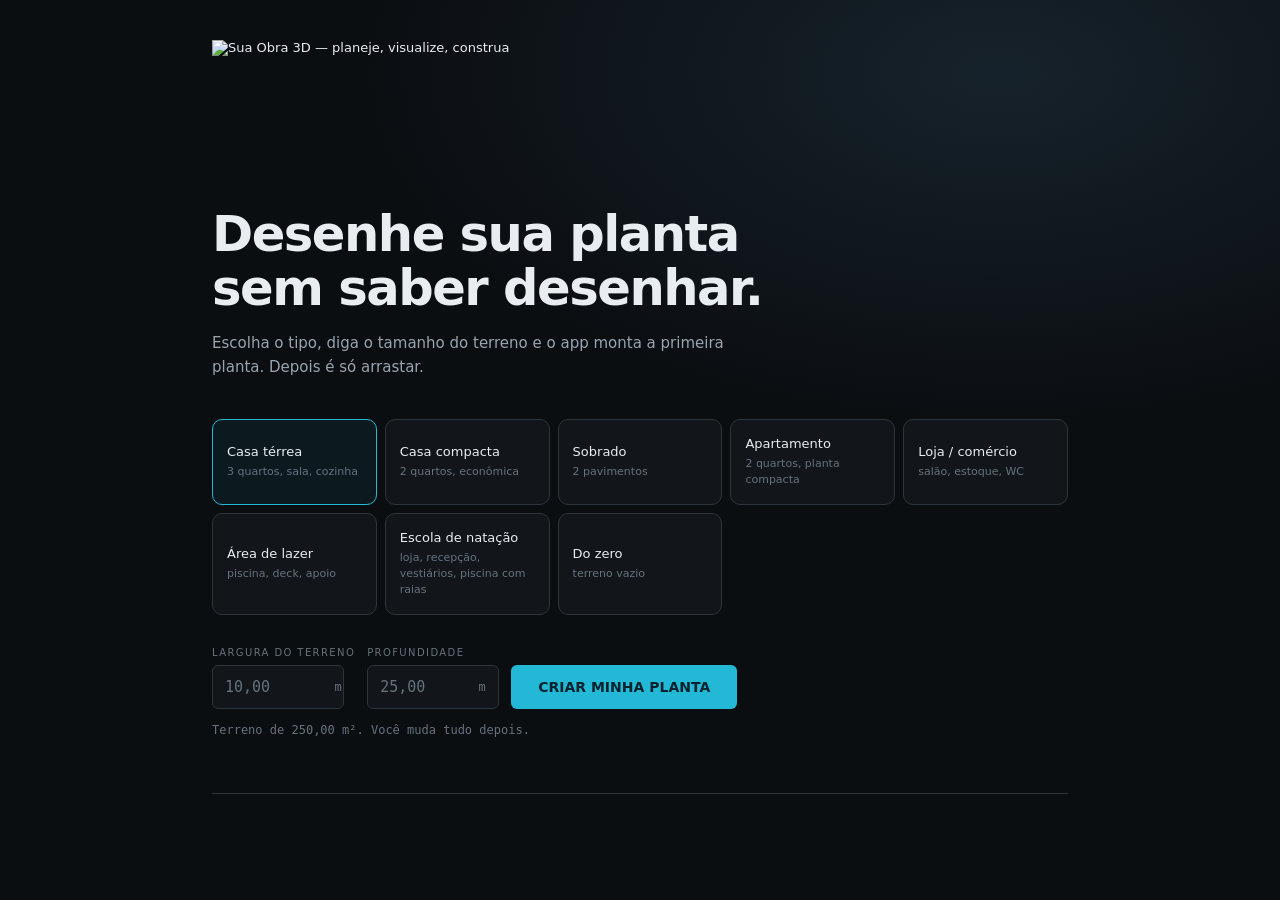
==== index.html @ b453e9d6 "WIP fusão Acqua Belo: piscina, orçamento por etapa, cenários, camadas, cotas, relatório, renders, ve" ====
<!DOCTYPE html>
<html lang="pt-BR">
<head>
<meta charset="utf-8">
<meta name="viewport" content="width=device-width, initial-scale=1">
<title>SUA OBRA 3D — do projeto à realidade</title>
<link rel="stylesheet" href="style.css">
</head>
<body>

<!-- ====================== TELA INICIAL ====================== -->
<div id="home" class="home">
  <div class="home-in">
    <header class="home-hd">
      <div class="logo"><img src="docs/marca-dark.png" alt="Sua Obra 3D — planeje, visualize, construa" class="logo-img"></div>
      <button class="btn ghost sm" id="btn-abrir-ultimo" hidden>Continuar de onde parei</button>
    </header>

    <h1>Desenhe sua planta<br>sem saber desenhar.</h1>
    <p class="home-lead">Escolha o tipo, diga o tamanho do terreno e o app monta a primeira planta. Depois é só arrastar.</p>

    <div class="tipos" id="tipos"></div>

    <div class="terreno-row">
      <label>LARGURA DO TERRENO<div class="num-wrap"><input id="t-larg" type="text" value="10,00" inputmode="decimal"><i>m</i></div></label>
      <label>PROFUNDIDADE<div class="num-wrap"><input id="t-prof" type="text" value="25,00" inputmode="decimal"><i>m</i></div></label>
      <button class="btn solid lg" id="btn-criar">CRIAR MINHA PLANTA</button>
    </div>
    <p class="home-hint" id="home-hint">Terreno de 250,00 m². Você muda tudo depois.</p>

    <div class="recentes" id="recentes"></div>
  </div>
</div>

<!-- ====================== APP ====================== -->
<div id="app" class="app" hidden>

  <!-- TOPO -->
  <div class="topbar">
    <button class="icon-btn" id="btn-home" title="Meus projetos (Esc)"><i data-icon="home"></i></button>
    <div class="proj-name">
      <b id="proj-nome" contenteditable="true" spellcheck="false">Minha casa</b>
      <span id="save-state">Salvo</span>
    </div>
    <div class="topbar-mid">
      <button class="icon-btn" id="btn-undo" title="Desfazer (Ctrl+Z)" disabled><i data-icon="undo"></i></button>
      <button class="icon-btn" id="btn-redo" title="Refazer (Ctrl+Shift+Z)" disabled><i data-icon="redo"></i></button>
    </div>
    <button class="cmdk" id="btn-cmdk" title="Buscar ou executar (Ctrl K)"><span>Buscar ou executar</span><kbd>Ctrl K</kbd><i data-icon="search" class="only-mobile"></i></button>
    <button class="icon-btn only-mobile" id="btn-insp" title="Projeto e ajustes"><i data-icon="slider"></i></button>
    <button class="btn ghost sm" id="btn-ajuda" title="Atalhos (?)">?</button>
    <button class="btn solid sm" id="btn-apresentar">APRESENTAR</button>
  </div>

  <div class="body">
    <!-- SIDEBAR -->
    <nav class="side" id="side">
      <div class="side-grp"><h6>DESENHAR</h6>
        <a data-view="planta" class="on"><i data-icon="plan"></i><span>Planta</span><kbd>P</kbd></a>
        <a data-view="ambientes"><i data-icon="rooms"></i><span>Ambientes</span><kbd>A</kbd></a>
        <a data-view="pavimentos"><i data-icon="layers"></i><span>Pavimentos</span></a>
        <a data-view="piscina"><i data-icon="pool"></i><span>Piscina</span></a>
        <a data-view="camadas"><i data-icon="eye"></i><span>Camadas</span></a>
      </div>
      <div class="side-grp"><h6>VER</h6>
        <a data-view="tresd"><i data-icon="cube"></i><span>3D e passeio</span><kbd>3</kbd></a>
        <a data-view="fachada"><i data-icon="facade"></i><span>Fachada</span></a>
        <a data-view="corte"><i data-icon="cut"></i><span>Corte</span></a>
        <a data-view="renders"><i data-icon="photo"></i><span>Renders</span></a>
      </div>
      <div class="side-grp"><h6>DECIDIR</h6>
        <a data-view="orcamento"><i data-icon="money"></i><span>Orçamento</span><kbd>O</kbd></a>
        <a data-view="simulador"><i data-icon="slider"></i><span>Simulador</span><kbd>S</kbd></a>
        <a data-view="cotas"><i data-icon="dim"></i><span>Cotas</span></a>
        <a data-view="relatorio"><i data-icon="doc"></i><span>Relatório</span></a>
        <a data-view="exportar"><i data-icon="export"></i><span>Exportar</span></a>
      </div>
      <div class="side-foot">
        <button class="collapse" id="btn-collapse" title="Recolher ( [ )"><i data-icon="chev"></i></button>
      </div>
    </nav>

    <!-- CANVAS -->
    <main class="canvas-wrap" id="canvas-wrap">
      <div class="tools" id="tools">
        <button data-tool="sel" class="on" title="Selecionar (V)"><i data-icon="cursor"></i></button>
        <button data-tool="room" title="Novo ambiente (R)"><i data-icon="addroom"></i></button>
        <button data-tool="pan" title="Mover a tela (Espaço)"><i data-icon="hand"></i></button>
        <span class="sep"></span>
        <button id="btn-fit" title="Enquadrar (Ctrl+0)"><i data-icon="fit"></i></button>
        <button id="btn-grid" class="on" title="Grade (G)"><i data-icon="grid"></i></button>
        <button id="btn-cotas" class="on" title="Cotas (C)"><i data-icon="dim"></i></button>
        <span class="sep"></span>
        <button id="btn-mob" title="Mobiliar — catálogo de móveis (M)"><i data-icon="sofa"></i></button>
      </div>
      <div class="pill23" id="pill23"><button data-v="planta" class="on">2D</button><button data-v="tresd">3D</button></div>
      <div class="pavsel" id="pavsel" hidden></div>
      <aside class="catalogo" id="catalogo" hidden></aside>
      <div class="radial" id="radial" hidden></div>
      <div id="stage" class="stage"></div>
      <div class="empty" id="empty" hidden>
        <p>Nenhum ambiente ainda.</p>
        <button class="btn solid" onclick="UI.addRoomDefault()">+ Adicionar ambiente</button>
      </div>
      <div class="hud" id="hud"></div>
    </main>

    <!-- INSPECTOR -->
    <aside class="insp" id="insp"></aside>
  </div>

  <!-- RODAPÉ -->
  <div class="statusbar">
    <span id="st-zoom">100%</span>
    <span id="st-coord">—</span>
    <span class="grow"></span>
    <span id="st-msg"></span>
    <span class="disc">ESTUDO CONCEITUAL PRELIMINAR — não substitui projeto executivo, licenciamento ou ART/RRT.</span>
  </div>
</div>

<!-- ====================== SOBREPOSIÇÕES ====================== -->
<div id="cmdk" class="overlay" hidden><div class="cmdk-box">
  <input id="cmdk-input" placeholder="O que você quer fazer?" autocomplete="off">
  <div id="cmdk-list"></div>
</div></div>

<div id="ajuda" class="overlay" hidden><div class="sheet">
  <h3>Atalhos</h3>
  <div class="keys" id="keys"></div>
  <button class="btn ghost" onclick="UI.closeOverlays()">Fechar</button>
</div></div>

<div id="estilos" class="overlay" hidden></div>

<div id="apres" class="apres" hidden></div>

<div id="coach" class="coach" hidden></div>
<div id="toast" class="toast" hidden></div>

<script src="icons.js"></script>
<script src="moveis.js"></script>
<script src="model.js"></script>
<script src="three.min.js"></script>
<script src="tres.js"></script>
<script src="plan.js"></script>
<script src="views.js"></script>
<script src="ui.js"></script>
</body>
</html>
---- style.css ----
/* ============ TOKENS ============ */
:root{
  /* casca — neutros, sem azul decorativo */
  --bg-0:#0B0E11; --bg-1:#12161A; --bg-2:#1A1F25; --bg-3:#232A31;
  --line:#2C343C; --line-forte:#3A444E;
  --txt-1:#E8EDF2; --txt-2:#98A4B0; --txt-3:#65727E;
  /* canvas e dado */
  --canvas:#F4F6F8; --tinta:#1B2229;
  --acento:#22B8D6; --agua:#7FD6E8; --led:#FFC24D; --alerta:#E5533D; --ok:#2FA36B;
  --sans:'Inter',system-ui,-apple-system,'Segoe UI',Roboto,sans-serif;
  --mono:'JetBrains Mono',ui-monospace,'Cascadia Mono','Consolas',monospace;
  --sh:0 16px 40px -20px rgba(0,0,0,.7);
  --e:cubic-bezier(.2,0,0,1);
}
*{box-sizing:border-box;margin:0;padding:0}
html,body{height:100%}
body{font-family:var(--sans);background:var(--bg-0);color:var(--txt-1);font-size:13px;
  -webkit-font-smoothing:antialiased;overflow:hidden}
button,input,select,textarea{font:inherit;color:inherit}
kbd{font-family:var(--mono);font-size:10px;color:var(--txt-3);background:var(--bg-3);
  padding:2px 5px;border-radius:4px;border:1px solid var(--line)}
[hidden]{display:none!important}
::selection{background:rgba(34,184,214,.3)}
:focus-visible{outline:2px solid var(--acento);outline-offset:2px}
.mono{font-family:var(--mono)}

/* ============ BOTÕES ============ */
.btn{display:inline-flex;align-items:center;justify-content:center;gap:8px;height:34px;padding:0 16px;
  border-radius:6px;border:1px solid transparent;background:var(--bg-2);color:var(--txt-1);
  cursor:pointer;font-size:13px;font-weight:500;transition:background .09s var(--e),border-color .09s var(--e)}
.btn:hover{background:var(--bg-3)}
.btn.solid{background:var(--acento);color:#06222E;font-weight:600}
.btn.solid:hover{background:#3FC9E3}
.btn.ghost{background:transparent;border-color:var(--line-forte);color:var(--txt-2)}
.btn.ghost:hover{border-color:var(--txt-3);color:var(--txt-1)}
.btn.sm{height:28px;padding:0 12px;font-size:12px}
.btn.lg{height:44px;padding:0 26px;font-size:14px}
.btn.danger{color:#FF9583;border-color:rgba(229,83,61,.4);background:transparent}
.btn.danger:hover{background:rgba(229,83,61,.12)}
.icon-btn{width:30px;height:30px;display:grid;place-items:center;border-radius:6px;border:none;
  background:transparent;color:var(--txt-2);cursor:pointer;transition:.09s var(--e)}
.icon-btn:hover:not(:disabled){background:var(--bg-3);color:var(--txt-1)}
.icon-btn:disabled{opacity:.3;cursor:default}
svg.ic{width:18px;height:18px;stroke:currentColor;stroke-width:1.5;fill:none;
  stroke-linecap:round;stroke-linejoin:round;display:block}

/* ============ TELA INICIAL ============ */
.home{position:fixed;inset:0;overflow:auto;background:
  radial-gradient(90% 70% at 78% 8%,#16222B 0%,#0B0E11 55%)}
.home-in{max-width:920px;margin:0 auto;padding:40px 32px 80px}
.home-hd{display:flex;align-items:center;justify-content:space-between;margin-bottom:72px}
.logo-img{height:96px;width:auto;display:block}
.logo b{display:block;font-size:14px;letter-spacing:.16em;font-weight:600}
.logo span{display:block;font-size:9px;letter-spacing:.24em;color:var(--txt-3);margin-top:3px}
.home h1{font-size:clamp(2rem,4.4vw,3.1rem);font-weight:600;letter-spacing:-.03em;line-height:1.08}
.home-lead{margin:16px 0 40px;color:var(--txt-2);font-size:15px;line-height:1.6;max-width:56ch}
.tipos{display:grid;grid-template-columns:repeat(auto-fill,minmax(148px,1fr));gap:8px;margin-bottom:32px}
.tipo{background:var(--bg-1);border:1px solid var(--line);border-radius:10px;padding:16px 14px;
  cursor:pointer;text-align:left;transition:.12s var(--e)}
.tipo:hover{border-color:var(--line-forte);background:var(--bg-2)}
.tipo.on{border-color:var(--acento);background:rgba(34,184,214,.07)}
.tipo b{display:block;font-size:13px;font-weight:500;margin-bottom:5px}
.tipo span{display:block;font-size:11px;color:var(--txt-3);line-height:1.45}
.terreno-row{display:flex;gap:12px;align-items:flex-end;flex-wrap:wrap}
.terreno-row label{display:flex;flex-direction:column;gap:7px;font-size:10px;letter-spacing:.14em;color:var(--txt-3)}
.num-wrap{position:relative;display:flex;align-items:center}
.num-wrap input{width:132px;height:44px;background:var(--bg-1);border:1px solid var(--line);
  border-radius:6px;padding:0 32px 0 12px;font-family:var(--mono);font-size:15px}
.num-wrap input:focus{outline:none;border-color:var(--acento)}
.num-wrap i{position:absolute;right:12px;font-style:normal;font-family:var(--mono);font-size:12px;color:var(--txt-3)}
.home-hint{margin-top:14px;font-size:12px;color:var(--txt-3);font-family:var(--mono)}
.recentes{margin-top:56px;border-top:1px solid var(--line);padding-top:24px}
.recentes h6{font-size:10px;letter-spacing:.2em;color:var(--txt-3);margin-bottom:14px}
.rec-grid{display:grid;grid-template-columns:repeat(auto-fill,minmax(190px,1fr));gap:10px}
.rec{background:var(--bg-1);border:1px solid var(--line);border-radius:10px;overflow:hidden;cursor:pointer;transition:.12s var(--e)}
.rec:hover{border-color:var(--line-forte)}
.rec .th{height:104px;background:var(--canvas);display:grid;place-items:center;overflow:hidden}
.rec .th svg{width:100%;height:100%}
.rec .inf{padding:11px 12px}
.rec .inf b{display:block;font-size:12.5px;font-weight:500}
.rec .inf span{display:block;font-family:var(--mono);font-size:11px;color:var(--txt-3);margin-top:4px}
.rec .del{position:absolute;top:6px;right:6px}

/* ============ APP ============ */
.app{display:flex;flex-direction:column;height:100%}
.topbar{height:48px;flex:none;display:flex;align-items:center;gap:10px;padding:0 10px 0 8px;
  background:var(--bg-1);border-bottom:1px solid var(--line)}
.proj-name{display:flex;flex-direction:column;line-height:1.2;min-width:0}
.proj-name b{font-size:13px;font-weight:500;outline:none;border-radius:4px;padding:1px 4px;margin-left:-4px;
  white-space:nowrap;overflow:hidden;text-overflow:ellipsis;max-width:280px}
.proj-name b:focus{background:var(--bg-2)}
.proj-name span{font-size:10px;color:var(--txt-3);padding-left:0}
.topbar-mid{display:flex;gap:2px;margin-left:8px}
.cmdk{margin-left:auto;height:30px;min-width:230px;display:flex;align-items:center;justify-content:space-between;
  gap:12px;padding:0 8px 0 12px;background:var(--bg-2);border:1px solid var(--line);border-radius:6px;
  color:var(--txt-3);font-size:12px;cursor:pointer;transition:.09s var(--e)}
.cmdk:hover{border-color:var(--line-forte);color:var(--txt-2)}

.body{flex:1;display:flex;min-height:0}

/* SIDEBAR */
.side{width:216px;flex:none;background:var(--bg-1);border-right:1px solid var(--line);
  display:flex;flex-direction:column;padding:12px 8px 8px;transition:width .15s var(--e)}
.side-grp{margin-bottom:18px}
.side-grp h6{font-size:9.5px;letter-spacing:.2em;color:var(--txt-3);padding:0 8px 8px}
.side a{display:flex;align-items:center;gap:10px;height:32px;padding:0 8px;border-radius:6px;
  color:var(--txt-2);cursor:pointer;position:relative;transition:.09s var(--e)}
.side a:hover{background:var(--bg-2);color:var(--txt-1)}
.side a.on{background:var(--bg-2);color:var(--txt-1)}
.side a.on::before{content:'';position:absolute;left:-8px;top:6px;bottom:6px;width:2px;
  background:var(--acento);border-radius:0 2px 2px 0}
.side a span{flex:1;font-size:13px}
.side a kbd{opacity:0;transition:opacity .09s}
.side a:hover kbd,.side a.on kbd{opacity:1}
.side-foot{margin-top:auto;display:flex;justify-content:flex-end}
.collapse{width:28px;height:28px;display:grid;place-items:center;background:transparent;border:none;
  color:var(--txt-3);cursor:pointer;border-radius:6px}
.collapse:hover{background:var(--bg-2);color:var(--txt-1)}
.app.side-off .side{width:52px}
.app.side-off .side a span,.app.side-off .side a kbd,.app.side-off .side-grp h6{display:none}
.app.side-off .side a{justify-content:center}
.app.side-off .collapse{transform:rotate(180deg)}

/* CANVAS */
.canvas-wrap{flex:1;position:relative;background:var(--canvas);min-width:0;overflow:hidden}
.stage{position:absolute;inset:0}
.stage svg{width:100%;height:100%;display:block;touch-action:none}
.tools{position:absolute;top:12px;left:12px;z-index:5;display:flex;gap:2px;padding:4px;
  background:var(--bg-1);border:1px solid var(--line);border-radius:8px;box-shadow:var(--sh)}
.tools button{width:30px;height:30px;display:grid;place-items:center;border:none;border-radius:6px;
  background:transparent;color:var(--txt-2);cursor:pointer;transition:.09s var(--e)}
.tools button:hover{background:var(--bg-3);color:var(--txt-1)}
.tools button.on{background:var(--acento);color:#06222E}
.tools .sep{width:1px;background:var(--line);margin:4px 3px}
.hud{position:absolute;bottom:12px;left:12px;z-index:5;font-family:var(--mono);font-size:11px;
  color:var(--txt-2);background:rgba(18,22,26,.92);border:1px solid var(--line);border-radius:6px;
  padding:6px 10px;pointer-events:none;opacity:0;transition:opacity .12s}
.hud.on{opacity:1}
.empty{position:absolute;inset:0;display:grid;place-content:center;justify-items:center;gap:14px;
  color:#5B6874;text-align:center}
.empty p{font-size:14px}
.view-pad{position:absolute;inset:0;overflow:auto;background:var(--canvas);color:var(--tinta);padding:32px 36px}

/* INSPECTOR */
.insp{width:288px;flex:none;background:var(--bg-1);border-left:1px solid var(--line);
  overflow-y:auto;padding:14px 12px 24px}
.insp h4{font-size:13px;font-weight:600;margin-bottom:2px;display:flex;align-items:center;gap:8px}
.insp .sub{font-family:var(--mono);font-size:11px;color:var(--txt-3);margin-bottom:16px}
.insp section{border-top:1px solid var(--line);padding:14px 0}
.insp section:first-of-type{border-top:none;padding-top:0}
.insp h6{font-size:9.5px;letter-spacing:.18em;color:var(--txt-3);margin-bottom:10px}
.f-row{display:grid;grid-template-columns:minmax(0,1fr) minmax(0,1fr);gap:8px;margin-bottom:8px}
.f{display:flex;flex-direction:column;gap:5px;min-width:0}
.f label{font-size:10px;letter-spacing:.1em;color:var(--txt-3)}
.f .inp{display:flex;align-items:center;background:var(--bg-2);border:1px solid var(--line);border-radius:6px;height:32px}
.f .inp:focus-within{border-color:var(--acento)}
.f input{flex:1;width:100%;min-width:0;background:transparent;border:none;outline:none;padding:0 8px;
  font-family:var(--mono);font-size:13px}
.f .un{font-family:var(--mono);font-size:10px;color:var(--txt-3);padding-right:8px}
.f select{background:var(--bg-2);border:1px solid var(--line);border-radius:6px;height:32px;padding:0 8px;outline:none}
.f select:focus{border-color:var(--acento)}
.kv{display:flex;justify-content:space-between;align-items:baseline;padding:5px 0;font-size:12px;color:var(--txt-2)}
.kv b{font-family:var(--mono);font-size:12.5px;color:var(--txt-1);font-weight:500}
.kv.derived b{color:var(--acento);cursor:help;border-bottom:1px dotted var(--line-forte)}
.chips{display:flex;flex-wrap:wrap;gap:6px}
.chip{padding:5px 10px;border-radius:999px;border:1px solid var(--line);background:var(--bg-2);
  font-size:11.5px;color:var(--txt-2);cursor:pointer;transition:.09s var(--e)}
.chip:hover{border-color:var(--line-forte);color:var(--txt-1)}
.chip.on{background:rgba(34,184,214,.14);border-color:var(--acento);color:var(--acento)}
.insp .acts{display:flex;flex-direction:column;gap:6px}
.insp .acts .btn{justify-content:flex-start;height:30px;font-size:12.5px}
.ins-empty{color:var(--txt-3);font-size:12.5px;line-height:1.6}

/* RODAPÉ */
.statusbar{height:32px;flex:none;display:flex;align-items:center;gap:16px;padding:0 14px;
  background:var(--bg-1);border-top:1px solid var(--line);font-family:var(--mono);font-size:11px;color:var(--txt-3)}
.statusbar .grow{flex:1}
.statusbar .disc{font-family:var(--sans);font-size:10.5px;color:#4E5A66;
  max-width:52ch;overflow:hidden;text-overflow:ellipsis;white-space:nowrap}
#st-msg{color:var(--led)}

/* ============ VIEWS (listas, orçamento) ============ */
.view-pad h2{font-size:22px;font-weight:600;letter-spacing:-.02em;margin-bottom:4px;color:#111}
.view-pad .vsub{color:#5B6874;font-size:13px;margin-bottom:24px}
.tbl{width:100%;border-collapse:collapse;font-size:13px;background:#fff;border:1px solid #DDE3E9;border-radius:10px;overflow:hidden}
.tbl th{text-align:left;font-size:9.5px;letter-spacing:.16em;color:#6B7885;padding:11px 14px;
  background:#EDF1F4;border-bottom:1px solid #DDE3E9;font-weight:600}
.tbl td{padding:10px 14px;border-bottom:1px solid #EDF1F4;color:#28313A}
.tbl tr:last-child td{border-bottom:none}
.tbl tr:hover td{background:#F7F9FB}
.tbl .n{font-family:var(--mono);text-align:right;white-space:nowrap}
.tbl .tot td{background:#EDF1F4;font-weight:600}
.tbl .sw{display:inline-block;width:9px;height:9px;border-radius:2px;margin-right:8px;vertical-align:middle}
.tbl button{background:none;border:none;cursor:pointer;color:#6B7885;padding:2px 6px;border-radius:4px}
.tbl button:hover{background:#E3E9EE;color:#1B2229}
.cards{display:grid;grid-template-columns:repeat(auto-fit,minmax(168px,1fr));gap:1px;background:#DDE3E9;
  border:1px solid #DDE3E9;border-radius:10px;overflow:hidden;margin-bottom:24px}
.cards .c{background:#fff;padding:16px 16px 14px}
.cards .c b{display:block;font-family:var(--mono);font-size:19px;color:#111;letter-spacing:-.02em}
.cards .c span{display:block;font-size:9.5px;letter-spacing:.14em;color:#6B7885;margin-top:6px}
.alertbox{margin-top:20px;padding:14px 16px;border-left:3px solid var(--alerta);background:#FDF0EE;border-radius:0 8px 8px 0;color:#7A2E20}
.alertbox b{font-family:var(--mono);font-size:12px}
.alertbox p{font-size:12.5px;line-height:1.6;margin-top:6px}
.okbox{margin-top:20px;padding:14px 16px;border-left:3px solid var(--ok);background:#EDF7F2;border-radius:0 8px 8px 0;color:#1F5C42}
.range{width:100%;accent-color:#0F7E96}
.sim-row{display:grid;grid-template-columns:180px 1fr 120px;gap:16px;align-items:center;padding:14px 0;border-bottom:1px solid #E3E9EE}
.sim-row b{font-size:13px;color:#28313A;font-weight:500}
.sim-row .v{font-family:var(--mono);text-align:right;color:#111}
.lib{display:grid;grid-template-columns:repeat(auto-fill,minmax(140px,1fr));gap:8px;margin-top:8px}
.lib button{display:flex;align-items:center;gap:9px;padding:10px 12px;background:#fff;border:1px solid #DDE3E9;
  border-radius:8px;cursor:pointer;font-size:12.5px;color:#28313A;text-align:left;transition:.1s var(--e)}
.lib button:hover{border-color:#0F7E96;background:#F2FAFC}
.lib .sw{width:10px;height:10px;border-radius:2px;flex:none}

/* ============ OVERLAYS ============ */
.overlay{position:fixed;inset:0;z-index:200;background:rgba(6,9,12,.62);
  display:grid;place-items:start center;padding-top:14vh;backdrop-filter:blur(3px)}
.cmdk-box{width:min(560px,92vw);background:var(--bg-1);border:1px solid var(--line-forte);
  border-radius:12px;box-shadow:var(--sh);overflow:hidden}
.cmdk-box input{width:100%;height:52px;background:transparent;border:none;outline:none;
  padding:0 18px;font-size:15px;border-bottom:1px solid var(--line)}
#cmdk-list{max-height:46vh;overflow:auto;padding:6px}
#cmdk-list .it{display:flex;align-items:center;gap:10px;padding:9px 12px;border-radius:6px;cursor:pointer;color:var(--txt-2)}
#cmdk-list .it .g{margin-left:auto;font-family:var(--mono);font-size:10px;color:var(--txt-3)}
#cmdk-list .it.on{background:var(--bg-3);color:var(--txt-1)}
#cmdk-list .none{padding:22px;text-align:center;color:var(--txt-3);font-size:12.5px}
.sheet{width:min(520px,92vw);background:var(--bg-1);border:1px solid var(--line-forte);border-radius:12px;
  padding:22px;box-shadow:var(--sh)}
.sheet h3{font-size:15px;margin-bottom:16px}
.keys{display:grid;grid-template-columns:1fr 1fr;gap:8px 22px;margin-bottom:20px}
.keys div{display:flex;justify-content:space-between;gap:14px;font-size:12.5px;color:var(--txt-2);
  padding:5px 0;border-bottom:1px solid var(--line)}

.toast{position:fixed;left:50%;bottom:52px;transform:translateX(-50%);z-index:300;
  background:var(--bg-2);border:1px solid var(--line-forte);border-radius:8px;padding:10px 16px;
  font-size:12.5px;box-shadow:var(--sh);display:flex;align-items:center;gap:14px}
.toast .u{color:var(--acento);cursor:pointer;font-weight:500}
.toast.err{border-color:rgba(229,83,61,.5);color:#FFB4A6}

.coach{position:fixed;inset:0;z-index:150;pointer-events:none}
.coach .tip{position:absolute;background:var(--bg-2);border:1px solid var(--acento);border-radius:8px;
  padding:10px 14px;font-size:12.5px;box-shadow:var(--sh);pointer-events:auto;max-width:240px;line-height:1.5}
.coach .tip b{display:block;color:var(--acento);font-family:var(--mono);font-size:10px;
  letter-spacing:.14em;margin-bottom:5px}
.coach .close{position:absolute;bottom:26px;left:50%;transform:translateX(-50%);pointer-events:auto}

/* edição inline sobre o canvas */
.inline-edit{position:absolute;z-index:20;background:var(--bg-1);border:1px solid var(--acento);
  border-radius:6px;box-shadow:var(--sh);display:flex;align-items:center;height:30px;padding:0 4px 0 8px}
.inline-edit input{width:88px;background:transparent;border:none;outline:none;
  font-family:var(--mono);font-size:13px;color:var(--txt-1)}
.inline-edit.wide input{width:160px;font-family:var(--sans)}
.inline-edit .un{font-family:var(--mono);font-size:10px;color:var(--txt-3);padding-right:6px}

/* ============ APRESENTAÇÃO ============ */
.apres{position:fixed;inset:0;z-index:400;overflow:auto;background:#041D31;color:#E6EDF3}
.apres .ap-bar{position:sticky;top:0;z-index:5;display:flex;align-items:center;gap:14px;
  padding:12px 22px;background:rgba(4,29,49,.88);backdrop-filter:blur(14px);border-bottom:1px solid rgba(127,214,232,.16)}
.apres .ap-bar b{font-size:13px;letter-spacing:.14em;margin-right:auto}
.ap-hero{position:relative;min-height:76vh;display:flex;align-items:flex-end;overflow:hidden;
  background:radial-gradient(110% 85% at 74% 26%,#10527d 0%,#08375a 38%,#03192b 100%)}
.ap-hero .med{position:absolute;inset:0;display:flex;align-items:center;justify-content:flex-end;padding-right:4%}
.ap-hero .med svg{height:128%;opacity:.5}
.ap-hero .veil{position:absolute;inset:0;background:
  linear-gradient(to bottom,rgba(6,42,71,.1),rgba(3,20,34,.95)),
  linear-gradient(to right,rgba(3,20,34,.88) 0%,rgba(3,20,34,.35) 52%,transparent 76%)}
.ap-hero .in{position:relative;padding:0 44px 62px;max-width:940px}
.ap-hero h1{font-size:clamp(2.2rem,5.4vw,4rem);font-weight:600;letter-spacing:-.03em;line-height:1.04}
.ap-kick{display:inline-flex;align-items:center;gap:10px;font-family:var(--mono);font-size:11px;
  letter-spacing:.24em;color:var(--agua);margin-bottom:18px}
.ap-kick::before{content:'';width:30px;height:1px;background:var(--agua)}
.apres section{padding:96px 44px;max-width:1180px;margin:0 auto}
.apres h2{font-size:clamp(1.6rem,3vw,2.4rem);font-weight:600;letter-spacing:-.02em;margin-bottom:18px}
.ap-eye{font-family:var(--mono);font-size:10.5px;letter-spacing:.24em;color:var(--agua);
  margin-bottom:16px;display:flex;align-items:center;gap:12px}
.ap-eye::before{content:'';width:24px;height:1px;background:var(--agua)}
.apres .lead{font-size:1.05rem;line-height:1.65;color:#B7C8D5;max-width:64ch}
.ap-grid{display:grid;grid-template-columns:repeat(auto-fill,minmax(230px,1fr));gap:14px;margin-top:34px}
.ap-card{background:linear-gradient(160deg,rgba(15,92,140,.2),rgba(6,42,71,.5));
  border:1px solid rgba(127,214,232,.15);border-radius:12px;overflow:hidden}
.ap-card .th{height:112px;background:#07314f}
.ap-card .th svg{width:100%;height:100%}
.ap-card .bd{padding:15px}
.ap-card .bd b{display:block;font-size:14px;font-weight:500}
.ap-card .bd .m{font-family:var(--mono);font-size:12px;color:var(--agua);margin-top:5px}
.ap-card .bd .s{font-size:11px;color:#7E93A2;margin-top:7px}
.ap-stats{display:grid;grid-template-columns:repeat(auto-fit,minmax(170px,1fr));gap:1px;margin-top:34px;
  background:rgba(127,214,232,.14);border:1px solid rgba(127,214,232,.14);border-radius:12px;overflow:hidden}
.ap-stats .s{background:#062A47;padding:22px 16px}
.ap-stats .s b{display:block;font-family:var(--mono);font-size:clamp(1rem,1.15vw,1.28rem);letter-spacing:-.03em;white-space:nowrap}
.ap-stats .s span{display:block;font-size:10px;letter-spacing:.15em;color:#8FA3B1;margin-top:8px}
.ap-gal{display:grid;grid-template-columns:1.4fr 1fr;grid-template-rows:repeat(2,282px);gap:14px;margin-top:34px}
.ap-gal figure{position:relative;background:#07314f;border:1px solid rgba(127,214,232,.15);
  border-radius:12px;display:grid;place-items:center;padding:18px;overflow:hidden}
.ap-gal figure:first-child{grid-row:span 2}
.ap-gal svg{max-width:100%;max-height:100%}
.ap-gal figcaption{position:absolute;left:14px;bottom:12px;font-family:var(--mono);font-size:10px;
  letter-spacing:.16em;color:#8FA3B1;background:rgba(4,29,49,.82);padding:4px 9px;border-radius:4px}
.apres footer{border-top:1px solid rgba(127,214,232,.15);padding:44px;background:#03151f}
.apres .disc2{max-width:1180px;margin:0 auto;padding:18px 20px;border:1px solid rgba(183,192,200,.22);border-radius:8px}
.apres .disc2 b{font-family:var(--mono);font-size:10.5px;letter-spacing:.16em;color:var(--led);display:block;margin-bottom:8px}
.apres .disc2 p{font-size:12px;line-height:1.7;color:#8FA3B1}

@media (max-width:1180px){ .insp{width:250px} }
@media (prefers-reduced-motion:reduce){*{animation:none!important;transition:none!important}}

/* ============ 3D ============ */
.view-pad.pad-3d{padding:0;display:flex;flex-direction:column;overflow:hidden;background:var(--bg-1);color:var(--txt-1)}
.t3-bar{display:flex;align-items:center;gap:8px;height:44px;padding:0 12px;flex:none;
  background:var(--bg-1);border-bottom:1px solid var(--line)}
.t3-bar .seg{display:flex;gap:2px;padding:3px;background:var(--bg-2);border-radius:7px}
.t3-bar .seg button{height:26px;padding:0 12px;border:none;border-radius:5px;background:transparent;
  color:var(--txt-2);cursor:pointer;font-size:12px;font-weight:500;transition:.09s var(--e)}
.t3-bar .seg button:hover{color:var(--txt-1)}
.t3-bar .seg button.on{background:var(--acento);color:#06222E;font-weight:600}
.t3-bar .sep{width:1px;height:20px;background:var(--line)}
.t3-bar .grow{flex:1}
.t3-bar .tg{height:26px;padding:0 10px;border:1px solid var(--line);border-radius:5px;background:transparent;color:var(--txt-3);cursor:pointer;font-size:12px}
.t3-bar .tg.on{color:var(--txt-1);border-color:var(--line-forte);background:var(--bg-2)}
.t3-bar .etapa{display:flex;align-items:center;gap:8px;font-size:10px;letter-spacing:.14em;color:var(--txt-3)}
.t3-bar .etapa input{width:110px;accent-color:var(--acento)}
.t3-bar .etapa b{font-family:var(--mono);font-size:11px;color:var(--txt-1);font-weight:500;min-width:96px;letter-spacing:0}
.t3-bar select{height:26px;padding:0 8px;border:1px solid var(--line);border-radius:5px;background:var(--bg-2);color:var(--txt-1);font-size:12px;max-width:180px}
.t3-stage{flex:1;position:relative;min-height:0;background:#D9E7F2}
.t3-canvas{display:block;width:100%;height:100%;outline:none;touch-action:none;cursor:grab}
.t3-canvas:active{cursor:grabbing}
.t3-cap{position:absolute;left:18px;bottom:18px;max-width:min(460px,70%);padding:16px 20px;
  background:rgba(11,14,17,.8);backdrop-filter:blur(10px);border-left:3px solid var(--acento);border-radius:0 10px 10px 0;
  color:var(--txt-1);opacity:0;transform:translateY(10px);transition:opacity .4s var(--e),transform .4s var(--e);pointer-events:none}
.t3-cap.show{opacity:1;transform:none}
.t3-cap .k{font-family:var(--mono);font-size:10px;letter-spacing:.18em;color:var(--acento)}
.t3-cap h3{font-size:22px;font-weight:600;letter-spacing:-.02em;margin:4px 0 6px}
.t3-cap p{font-size:13.5px;line-height:1.5;color:#C6D3DC}
.t3-nav{position:absolute;right:18px;bottom:18px;display:flex;gap:4px;padding:4px;background:rgba(11,14,17,.82);border:1px solid var(--line);border-radius:8px}
.t3-nav button{width:34px;height:34px;border:none;border-radius:6px;background:transparent;color:var(--txt-1);font-size:20px;cursor:pointer}
.t3-nav button:hover{background:var(--bg-3)}
.t3-dica{position:absolute;top:12px;left:50%;transform:translateX(-50%);font-family:var(--mono);font-size:10.5px;letter-spacing:.06em;
  color:#28313A;background:rgba(255,255,255,.7);padding:5px 12px;border-radius:999px;pointer-events:none;white-space:nowrap;max-width:92%;overflow:hidden;text-overflow:ellipsis}
.t3-sem{display:grid;place-items:center;height:100%;color:var(--txt-3);font-size:13px;padding:24px;text-align:center}

/* passeio dirigido por scroll (apresentação) */
.ap-passeio-hd{max-width:1180px;margin:0 auto;padding:96px 44px 40px}
.tp{position:relative}
.tp-sticky{position:sticky;top:0;height:100vh;height:100svh;overflow:hidden;background:#D9E7F2}
.apres .tp-sticky .t3-canvas{cursor:default;touch-action:pan-y}
.apres .t3-cap{left:5vw;bottom:8vh;max-width:min(520px,80vw);padding:22px 26px;background:rgba(4,29,49,.78);border-left-color:var(--agua)}
.apres .t3-cap h3{font-size:clamp(1.4rem,3.2vw,2.2rem)}
.apres .t3-cap p{font-size:1rem}
.tp-dots{position:absolute;right:18px;top:50%;transform:translateY(-50%);display:flex;flex-direction:column;gap:8px}
.tp-dots i{width:6px;height:6px;border-radius:50%;background:rgba(4,29,49,.25);transition:.2s}
.tp-dots i.on{background:#041D31;transform:scale(1.5)}
.tp-dica{position:absolute;left:50%;bottom:22px;transform:translateX(-50%);font-size:11px;letter-spacing:.18em;text-transform:uppercase;
  color:#041D31;opacity:.75;transition:opacity .4s;white-space:nowrap}
.tp-dica.off{opacity:0}
@media print{ .tp,.ap-passeio-hd{display:none} }

/* ============ MOBILIAR: pill 2D/3D, catálogo, menu radial ============ */
.pill23{position:absolute;top:12px;left:50%;transform:translateX(-50%);z-index:6;display:flex;gap:2px;padding:3px;
  background:var(--bg-2);border:1px solid var(--line);border-radius:999px;box-shadow:var(--sh)}
.pill23 button{height:26px;padding:0 14px;border:none;border-radius:999px;background:transparent;color:var(--txt-2);
  cursor:pointer;font-size:12px;font-weight:600;letter-spacing:.02em}
.pill23 button:hover{color:var(--txt-1)}
.pill23 button.on{background:var(--ok);color:#fff}

.pavsel{position:absolute;top:56px;left:12px;z-index:6;display:flex;gap:2px;padding:3px;background:var(--bg-1);border:1px solid var(--line);border-radius:8px;box-shadow:var(--sh)}
.pavsel button{height:26px;padding:0 10px;border:none;border-radius:5px;background:transparent;color:var(--txt-2);cursor:pointer;font-size:12px;font-weight:600}
.pavsel button:hover{color:var(--txt-1);background:var(--bg-3)}
.pavsel button.on{background:var(--acento);color:#06222E}
.app[data-view=planta] .catalogo{top:100px}
.catalogo{position:absolute;top:56px;left:12px;bottom:44px;width:300px;z-index:6;display:flex;flex-direction:column;
  background:var(--bg-1);border:1px solid var(--line);border-radius:10px;box-shadow:var(--sh);overflow:hidden}
.cat-hd{display:flex;align-items:center;gap:6px;height:44px;padding:0 8px 0 10px;border-bottom:1px solid var(--line);flex:none}
.cat-hd b{flex:1;font-size:13px;font-weight:600}
.cat-hd .icon-btn{color:var(--txt-2)}
.cat-busca{padding:8px 10px;flex:none}
.cat-busca input{width:100%;height:30px;padding:0 10px;border-radius:6px;border:1px solid var(--line);background:var(--bg-2);color:var(--txt-1);font-size:12.5px}
.cat-busca input:focus{border-color:var(--acento);outline:none}
.cat-grid{flex:1;overflow:auto;display:grid;grid-template-columns:1fr 1fr;gap:8px;padding:2px 10px 10px;align-content:start}
.cat-item{display:flex;flex-direction:column;align-items:center;gap:4px;padding:10px 6px 8px;border-radius:8px;border:1px solid var(--line);
  background:var(--bg-2);color:var(--txt-1);cursor:pointer;text-align:center;transition:border-color .09s var(--e),transform .09s var(--e)}
.cat-item:hover{border-color:var(--ok);transform:translateY(-1px)}
.cat-item:active{transform:scale(.97)}
.cat-item .th{width:72px;height:72px;display:grid;place-items:center;background:#F4F6F8;border-radius:6px;overflow:hidden}
.cat-item .th svg{width:64px;height:64px}
.cat-item span:not(.th){font-size:12px;font-weight:500;line-height:1.2}
.cat-item small{font-family:var(--mono);font-size:10px;color:var(--txt-3)}
.cat-item[draggable=true]{cursor:grab}
.cat-vazio{grid-column:1/-1;color:var(--txt-3);font-size:12px;padding:12px 4px}
.cat-foot{padding:10px;border-top:1px solid var(--line);flex:none}
.cat-foot .btn{width:100%;justify-content:center}
.cat-foot p{font-size:11px;color:var(--txt-3);margin-top:6px;line-height:1.45}
.insp-thumb{display:inline-grid;place-items:center;width:28px;height:28px;border-radius:5px;background:#F4F6F8;flex:none}
.insp-thumb svg{width:24px;height:24px}

/* menu radial: os botões giram em torno do móvel selecionado */
.radial{position:absolute;z-index:7;width:0;height:0;--r:60px}
.radial button{position:absolute;width:34px;height:34px;left:-17px;top:-17px;display:grid;place-items:center;border-radius:50%;border:1px solid #fff;
  background:#fff;color:#1B2229;box-shadow:0 4px 14px -4px rgba(0,0,0,.45);cursor:pointer;
  transform:translate(calc(var(--dx) * var(--r)),calc(var(--dy) * var(--r)));transition:background .09s var(--e),color .09s var(--e),transform .16s var(--e)}
.radial button:hover{background:var(--ok);color:#fff;border-color:var(--ok)}
.radial button[data-rk=del]:hover{background:var(--alerta);border-color:var(--alerta)}
@media(prefers-reduced-motion:reduce){.radial button{transition:none}}
/* no 3D a barra ocupa o topo: pill desce, dica vai para o rodapé do palco */
.app[data-view=tresd] .pill23{top:56px}
.app[data-view=tresd] .t3-dica,.app[data-view=fachada] .t3-dica{top:auto;bottom:18px}
.app[data-view=tresd] .catalogo{top:100px}

/* ============ FACHADA (designer) ============ */
.fach-titulo{font-size:13px;font-weight:600;padding:0 4px}
.fach-body{flex:1;display:flex;min-height:0}
.fach-body .t3-stage{flex:1}
.fach-elev{position:absolute;inset:0;z-index:3;background:#fff;padding:24px;display:grid;place-items:center}
.fach-elev svg{width:100%;height:100%}
.fach-panel{width:330px;flex:none;overflow:auto;background:var(--bg-1);border-left:1px solid var(--line);padding:14px 16px 24px}
.fach-panel section{border-top:1px solid var(--line);padding:14px 0}
.fach-panel section:first-of-type{border-top:none;padding-top:0}
.fach-panel h6{font-size:9.5px;letter-spacing:.18em;color:var(--txt-3);margin-bottom:10px}
.fach-panel .kv{display:flex;justify-content:space-between;gap:10px;padding:4px 0;font-size:12px;color:var(--txt-2)}
.fach-panel .kv b{font-family:var(--mono);font-weight:500;color:var(--txt-1);white-space:nowrap}
.fach-panel .kv.tot{border-top:1px solid var(--line);margin-top:6px;padding-top:8px;color:var(--txt-1);font-weight:600}
.fach-panel .kv.derived b{color:var(--acento)}
.estilos{display:grid;grid-template-columns:1fr 1fr;gap:8px}
.estilo{display:flex;flex-direction:column;align-items:flex-start;gap:4px;padding:10px;border-radius:8px;border:1px solid var(--line);background:var(--bg-2);color:var(--txt-1);cursor:pointer;text-align:left}
.estilo:hover{border-color:var(--line-forte)}
.estilo.on{border-color:var(--ok);background:rgba(47,163,107,.10)}
.estilo b{font-size:12.5px;font-weight:600}
.estilo small{font-size:10.5px;color:var(--txt-3);line-height:1.35}
.estilo .dots{display:flex;gap:4px;margin-bottom:2px}
.estilo .dots i{width:14px;height:14px;border-radius:50%;border:1px solid rgba(255,255,255,.18)}
.swatches{display:flex;flex-wrap:wrap;gap:7px}
.sw-btn{width:28px;height:28px;border-radius:50%;border:2px solid transparent;cursor:pointer;box-shadow:0 0 0 1px var(--line) inset}
.sw-btn:hover{transform:scale(1.08)}
.sw-btn.on{border-color:var(--ok);box-shadow:0 0 0 2px var(--bg-1) inset}
.sw-custom{position:relative;overflow:hidden;display:inline-block}
.sw-custom input{position:absolute;inset:-6px;width:calc(100% + 12px);height:calc(100% + 12px);opacity:0;cursor:pointer;border:none;padding:0}
/* comparação dos 4 estilos */
.estilos-box{width:min(1180px,94vw);max-height:92vh;overflow:auto;background:var(--bg-1);border:1px solid var(--line);border-radius:14px;box-shadow:var(--sh);padding:22px 24px 24px}
.estilos-hd{display:flex;align-items:flex-start;gap:14px;margin-bottom:16px}
.estilos-hd h3{font-size:20px;font-weight:600;letter-spacing:-.02em}
.estilos-hd p{color:var(--txt-2);font-size:13px;margin-top:3px;flex:1}
.estilos-grid{display:grid;grid-template-columns:1fr 1fr;gap:14px}
.estilo-foto{position:relative;padding:0;border-radius:10px;overflow:hidden;border:2px solid var(--line);background:var(--bg-2);cursor:pointer;text-align:left;transition:border-color .12s var(--e),transform .12s var(--e)}
.estilo-foto:hover{border-color:var(--acento);transform:translateY(-2px)}
.estilo-foto.on{border-color:var(--ok)}
.estilo-foto img{display:block;width:100%;aspect-ratio:16/9;object-fit:cover}
.estilo-foto .leg{display:flex;align-items:baseline;gap:10px;padding:10px 14px;color:var(--txt-1)}
.estilo-foto .leg b{font-size:14px;font-weight:600}
.estilo-foto .leg span{flex:1;font-size:11.5px;color:var(--txt-3)}
.estilo-foto .leg em{font-style:normal;font-family:var(--mono);font-size:12px;color:var(--acento)}
@media(max-width:900px){.estilos-grid{grid-template-columns:1fr}}

/* fachada por prompt */
.fach-prompt .inp{display:block}
.fach-prompt textarea{width:100%;padding:8px 10px;border-radius:6px;border:1px solid var(--line);background:var(--bg-2);color:var(--txt-1);font-size:12.5px;line-height:1.4;resize:vertical;min-height:52px}
.fach-prompt textarea:focus{border-color:var(--acento);outline:none}
.fach-prompt-acts{display:flex;align-items:center;gap:10px;margin-top:8px}
.fach-prompt-acts span{font-size:11px;color:var(--ok);line-height:1.35}

.only-mobile{display:none!important}
/* ============ CELULAR / TABLET EM PÉ ============
   A mesma tela, reorganizada: menu vira barra inferior, inspector vira folha
   que sobe de baixo, catálogo idem. Nada de dado ou lógica muda. */

/* ===== fusão ACQUA BELO: piscina, cenários, camadas, cotas, relatório, renders, versões ===== */
.etapas-bar{display:flex;gap:3px;margin:8px 0 14px;height:46px}
.etapas-bar .et{min-width:0;border-radius:6px;background:#E6EDF3;padding:6px 8px;overflow:hidden;display:flex;flex-direction:column;justify-content:center}
.etapas-bar .et:nth-child(1){background:#DDE5EC}.etapas-bar .et:nth-child(2){background:#D2DEE8}.etapas-bar .et:nth-child(3){background:#C4D4E3}.etapas-bar .et:nth-child(4){background:#B6CBDF}.etapas-bar .et:nth-child(5){background:#A7C1DA}.etapas-bar .et:nth-child(6){background:#98B7D5}
.etapas-bar .et b{font-size:11px;white-space:nowrap;overflow:hidden;text-overflow:ellipsis;color:#1B2229}
.etapas-bar .et span{font-family:ui-monospace,monospace;font-size:11px;color:#3C4A57}
.tbl td.dim,.tbl .dim,.dim{color:#7B8794;font-size:12px}
.tbl tr.dim td{color:#9AA5B0;text-decoration:line-through}
.chip.sm{padding:2px 8px;font-size:11px}
.chip.warn{border-color:#E5533D;color:#B4432F}
.cenarios{display:flex;flex-direction:column;gap:6px;margin-top:6px}
.cen{display:grid;grid-template-columns:1fr auto auto;gap:14px;align-items:center;padding:10px 14px;border:1px solid #DFE6EC;border-radius:8px;background:#fff}
.cen-t b{display:block;font-size:13px}.cen-t span{display:block;font-size:11.5px;color:#7B8794;margin-top:2px}.cen-t .cen-warn{color:#B4432F}
.cen-v{font-family:ui-monospace,monospace;font-size:13px;text-align:right;font-weight:600}.cen-v.neg{color:#1F8A3B}.cen-v.pos{color:#B4432F}
.cen-v small{display:block;font-weight:400;color:#7B8794;font-size:11px}
.ver-add{display:flex;gap:8px;flex-wrap:wrap;align-items:center;margin:10px 0 14px}
.ver-add input{flex:1;min-width:160px;padding:8px 10px;border:1px solid #CFD8E0;border-radius:6px;font:inherit;font-size:13px}
.cotas-tbl .cota-in{width:80px;text-align:right;padding:4px 6px;border:1px solid #CFD8E0;border-radius:5px;font:inherit;font-size:12.5px;font-family:ui-monospace,monospace}
.cotas-tbl .cota-in:focus{outline:2px solid #22B8D6;border-color:transparent}
.alertas{display:flex;flex-direction:column;gap:5px;margin-top:8px}
.al{display:flex;gap:9px;align-items:flex-start;font-size:12.5px;line-height:1.5;padding:7px 10px;border-radius:6px;background:#F4F7F9}
.al i{flex:0 0 9px;width:9px;height:9px;border-radius:50%;margin-top:5px;background:#9AA5B0}
.al.ok i{background:#2FA36B}.al.aviso i{background:#E0A42B}.al.erro i{background:#E5533D}
.al.erro{background:#FDF0EE}.al.aviso{background:#FBF5E6}
.pis{margin:22px 0 0;padding:18px 20px;border:1px solid #DFE6EC;border-radius:10px;background:#fff}
.pis h3{margin:0 0 10px;font-size:15px}.pis h3 small{font-weight:400;color:#7B8794;font-size:12px;margin-left:6px}
.pis-f{flex-wrap:wrap}.pis-f .f{min-width:130px}
.praias{display:flex;gap:16px;flex-wrap:wrap;align-items:center;font-size:12.5px;color:#3C4A57;padding:9px 12px;background:#EEF7FA;border-radius:6px;margin:8px 0}
.praias>b{font-size:11px;letter-spacing:.06em;color:#0F5E72}.praias span b{font-family:ui-monospace,monospace}
.rend-grid{display:grid;grid-template-columns:repeat(auto-fill,minmax(260px,1fr));gap:14px}
.rend{margin:0;border:1px solid #DFE6EC;border-radius:10px;overflow:hidden;background:#fff}
.rend img{display:block;width:100%;aspect-ratio:16/10;object-fit:cover;background:#E6EDF3}
.rend figcaption{display:flex;gap:6px;align-items:center;padding:8px 10px}
.rend figcaption input{flex:1;min-width:0;border:1px solid transparent;border-radius:5px;padding:4px 6px;font:inherit;font-size:12.5px}
.rend figcaption input:focus{border-color:#CFD8E0;outline:none}
label.btn{cursor:pointer}
.ap-etapas{display:flex;gap:8px;flex-wrap:wrap;margin-top:18px}
.ap-et{flex:1;min-width:120px;padding:12px 14px;border-radius:8px;background:rgba(255,255,255,.05);border:1px solid rgba(255,255,255,.08)}
.ap-et b{display:block;font-family:ui-monospace,monospace;font-size:18px;color:#E8EDF2}.ap-et span{display:block;font-size:10.5px;letter-spacing:.08em;color:#8FA3B1;margin-top:3px}.ap-et small{display:block;font-size:11px;color:#C6D3DC;margin-top:4px}
.ap-renders{display:grid;grid-template-columns:repeat(auto-fit,minmax(320px,1fr));gap:14px}
.ap-renders figure{margin:0;border-radius:12px;overflow:hidden;background:#101418}
.ap-renders img{display:block;width:100%;aspect-ratio:16/10;object-fit:cover}
.ap-renders figcaption{padding:10px 14px;font-size:12px;letter-spacing:.08em;color:#8FA3B1}
.ap-hero.com-render .med img{width:100%;height:100%;object-fit:cover;opacity:.55}
@media print{.etapas-bar{break-inside:avoid}.pis{break-inside:avoid}}

@media (max-width:900px){
  :root{--tab:58px}
  .only-mobile{display:grid!important}
  .topbar{gap:4px;padding:0 6px}
  .topbar-mid{margin-left:0}
  .proj-name{flex:1}
  .proj-name b{max-width:100%}
  .cmdk{margin-left:0;min-width:0;width:30px;padding:0;justify-content:center;background:transparent;border-color:transparent;color:var(--txt-2)}
  .cmdk span,.cmdk kbd{display:none}
  #btn-ajuda{display:none}
  #btn-apresentar{padding:0 10px;font-size:11px;letter-spacing:.04em}
  .body{padding-bottom:var(--tab)}
  /* menu → barra inferior rolável */
  .side{position:fixed;left:0;right:0;bottom:0;height:var(--tab);width:auto;flex-direction:row;align-items:stretch;
    padding:0 4px;border-right:none;border-top:1px solid var(--line);overflow-x:auto;overflow-y:hidden;z-index:40;
    box-shadow:none;scrollbar-width:none;transition:none;padding-bottom:env(safe-area-inset-bottom)}
  .side::-webkit-scrollbar{display:none}
  .side-grp{display:flex;margin:0;flex:none}
  .side-grp h6{display:none}
  .side a{flex-direction:column;justify-content:center;gap:3px;height:100%;width:62px;padding:0;border-radius:0}
  .side a span{flex:none;font-size:10px;white-space:nowrap}
  .side a kbd{display:none}
  .side a.on{background:transparent;color:var(--acento)}
  .side a.on::before{left:14px;right:14px;top:0;bottom:auto;width:auto;height:2px;border-radius:0 0 2px 2px}
  .side-foot{display:none}
  .app.side-off .side{width:auto}
  .app.side-off .side a span{display:block}
  .app.side-off .side a{justify-content:center}
  .statusbar{display:none}
  /* inspector → folha que sobe de baixo (abre ao tocar num ambiente/móvel ou no botão de ajustes) */
  .insp{position:fixed;left:0;right:0;bottom:var(--tab);width:auto;max-height:44vh;display:none;z-index:35;
    border-left:none;border-top:1px solid var(--line-forte);border-radius:14px 14px 0 0;padding-top:24px;
    box-shadow:0 -16px 34px -14px rgba(0,0,0,.85)}
  .insp::before{content:'';position:absolute;top:8px;left:50%;width:38px;height:4px;margin-left:-19px;border-radius:2px;background:var(--line-forte)}
  .insp-close{position:absolute;top:6px;right:6px;width:30px;height:30px}
  .app.insp-on .insp{display:block}
  /* ferramentas descem para o polegar; o 2D/3D fica em cima */
  .tools{top:auto;bottom:12px;left:50%;transform:translateX(-50%);padding:3px;max-width:calc(100vw - 16px)}
  .tools button{width:36px;height:36px}
  .hud{top:56px;bottom:auto;left:8px;right:8px;text-align:center}
  .pavsel{top:auto;bottom:62px;left:50%;transform:translateX(-50%)}
  .app[data-view=planta] .catalogo{top:auto}
  .app:has(#catalogo:not([hidden])) .tools{display:none}
  .pill23{top:10px;left:auto;right:8px;transform:none}
  .app[data-view=tresd] .pill23{top:52px}
  .catalogo{top:auto;left:0;right:0;bottom:var(--tab);width:auto;height:52vh;border-radius:14px 14px 0 0;border-left:none;border-right:none;border-bottom:none}
  .app[data-view=tresd] .catalogo{top:auto}
  .cat-grid{grid-template-columns:repeat(3,1fr)}
  .view-pad{padding:16px 14px 28px}
  .view-pad h2{font-size:18px}
  .cards{grid-template-columns:1fr 1fr}
  .toast{bottom:calc(var(--tab) + 14px);max-width:92vw}
  .coach{display:flex;flex-direction:column;justify-content:center;gap:10px;padding:22px 18px 90px;background:rgba(6,9,12,.7);pointer-events:auto}
  .coach .tip{position:static!important;max-width:none}
  .coach .close{position:static;transform:none;align-self:center;margin-top:8px}
  /* 3D */
  .t3-bar{overflow-x:auto;gap:6px;padding:0 8px;scrollbar-width:none}
  .t3-bar::-webkit-scrollbar{display:none}
  .t3-bar .etapa b{min-width:0}
  .t3-bar .etapa input{width:84px}
  .t3-cap{left:10px;right:10px;bottom:64px;max-width:none;padding:12px 14px}
  .t3-cap h3{font-size:17px}
  .t3-cap p{font-size:12.5px}
  .t3-nav{right:10px;bottom:10px}
  /* tela inicial */
  .home-in{padding:26px 18px 60px}
  .home-hd{margin-bottom:36px}
  .home-lead{margin-bottom:26px}
  .terreno-row label{flex:1 1 40%}
  .num-wrap input{width:100%}
  .terreno-row .btn.lg{width:100%}
  .ap-gal{grid-template-columns:1fr;grid-template-rows:none}
  .ap-gal figure{height:240px}
  .ap-gal figure:first-child{grid-row:auto}
}
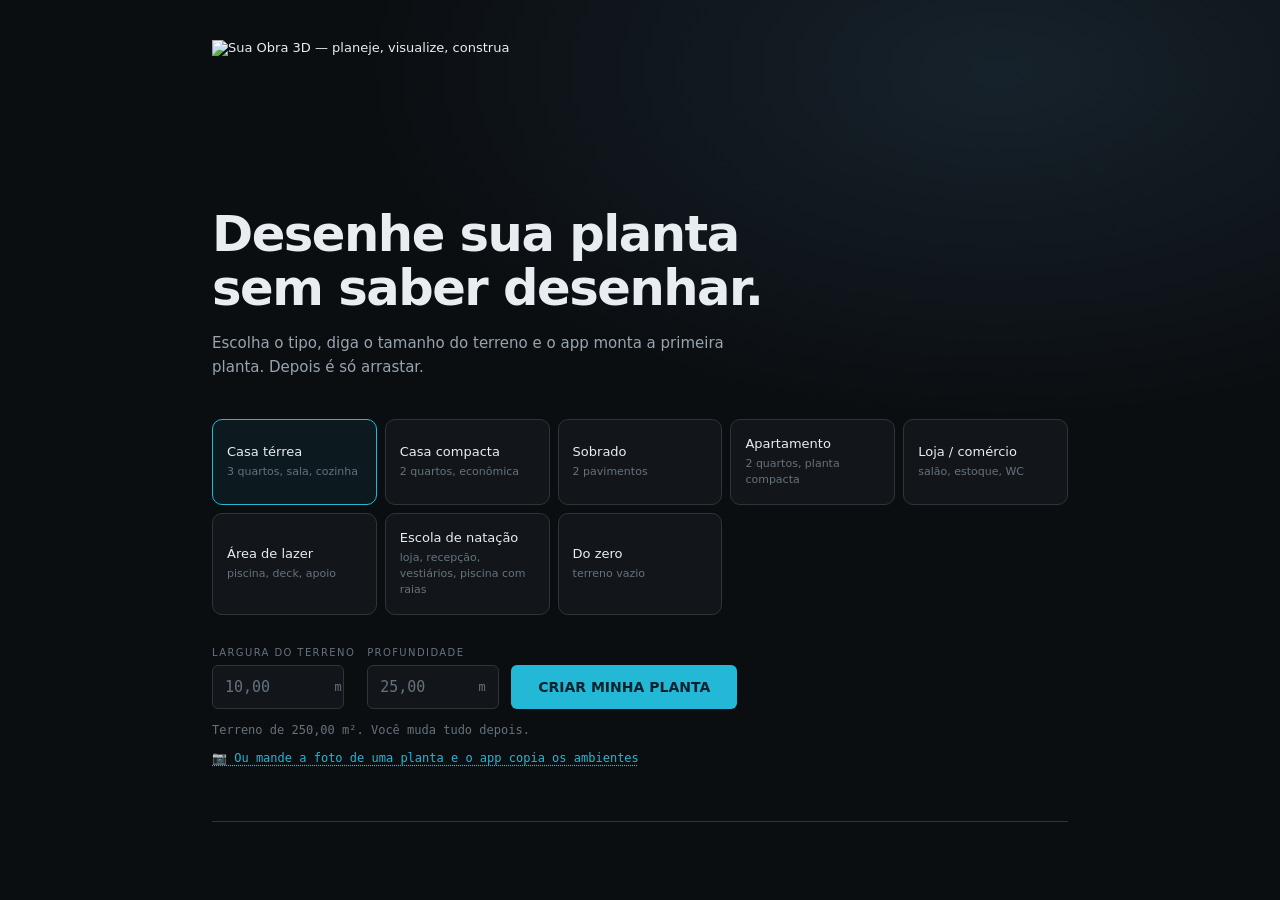
==== commit f84d61b2: "Copiar de uma FOTO: planta baixa → ambientes no terreno (visao.js + Gemini com chave do usuário, nor" ====
--- a/index.html
+++ b/index.html
@@ -27,6 +27,7 @@
       <button class="btn solid lg" id="btn-criar">CRIAR MINHA PLANTA</button>
     </div>
     <p class="home-hint" id="home-hint">Terreno de 250,00 m². Você muda tudo depois.</p>
+    <p class="home-hint"><label class="link-foto" for="home-foto-in">📷 Ou mande a foto de uma planta e o app copia os ambientes</label><input id="home-foto-in" type="file" accept="image/*" hidden></p>
 
     <div class="recentes" id="recentes"></div>
   </div>
@@ -92,7 +93,10 @@
         <button id="btn-cotas" class="on" title="Cotas (C)"><i data-icon="dim"></i></button>
         <span class="sep"></span>
         <button id="btn-mob" title="Mobiliar — catálogo de móveis (M)"><i data-icon="sofa"></i></button>
+        <span class="sep"></span>
+        <button id="btn-foto" title="Copiar planta de uma foto"><i data-icon="photo"></i></button>
       </div>
+      <input id="foto-in" type="file" accept="image/*" hidden>
       <div class="pill23" id="pill23"><button data-v="planta" class="on">2D</button><button data-v="tresd">3D</button></div>
       <div class="pavsel" id="pavsel" hidden></div>
       <aside class="catalogo" id="catalogo" hidden></aside>
@@ -101,6 +105,7 @@
       <div class="empty" id="empty" hidden>
         <p>Nenhum ambiente ainda.</p>
         <button class="btn solid" onclick="UI.addRoomDefault()">+ Adicionar ambiente</button>
+        <button class="btn" onclick="document.getElementById('foto-in').click()">📷 Copiar de uma foto</button>
       </div>
       <div class="hud" id="hud"></div>
     </main>
@@ -132,6 +137,7 @@
 </div></div>
 
 <div id="estilos" class="overlay" hidden></div>
+<div id="visao" class="overlay" hidden></div>
 
 <div id="apres" class="apres" hidden></div>
 
@@ -141,6 +147,7 @@
 <script src="icons.js"></script>
 <script src="moveis.js"></script>
 <script src="model.js"></script>
+<script src="visao.js"></script>
 <script src="three.min.js"></script>
 <script src="tres.js"></script>
 <script src="plan.js"></script>
--- a/style.css
+++ b/style.css
@@ -488,6 +488,8 @@
 .pis{margin:22px 0 0;padding:18px 20px;border:1px solid #DFE6EC;border-radius:10px;background:#fff}
 .pis h3{margin:0 0 10px;font-size:15px}.pis h3 small{font-weight:400;color:#7B8794;font-size:12px;margin-left:6px}
 .pis-f{flex-wrap:wrap}.pis-f .f{min-width:130px}
+/* campos dentro das abas claras (Piscina): fundo branco, texto escuro — o .f herda o visual do inspector escuro */
+.view-pad .f .inp{background:#fff;border-color:#CFD8E0}.view-pad .f input{color:#1B2229}.view-pad .f .un{color:#7B8794}.view-pad .f label{color:#5F6B76}
 .praias{display:flex;gap:16px;flex-wrap:wrap;align-items:center;font-size:12.5px;color:#3C4A57;padding:9px 12px;background:#EEF7FA;border-radius:6px;margin:8px 0}
 .praias>b{font-size:11px;letter-spacing:.06em;color:#0F5E72}.praias span b{font-family:ui-monospace,monospace}
 .rend-grid{display:grid;grid-template-columns:repeat(auto-fill,minmax(260px,1fr));gap:14px}
@@ -506,6 +508,35 @@
 .ap-renders figcaption{padding:10px 14px;font-size:12px;letter-spacing:.08em;color:#8FA3B1}
 .ap-hero.com-render .med img{width:100%;height:100%;object-fit:cover;opacity:.55}
 @media print{.etapas-bar{break-inside:avoid}.pis{break-inside:avoid}}
+
+
+/* ===== clicar no item para trocar (fachada) + menu de contexto (botão direito) ===== */
+.fhint{position:fixed;z-index:60;pointer-events:none;background:#1B2229;color:#fff;font:12px/1.3 Inter,system-ui,sans-serif;padding:5px 9px;border-radius:6px;box-shadow:0 4px 14px rgba(0,0,0,.25);white-space:nowrap}
+.fpop{position:fixed;z-index:58;width:340px;max-height:calc(100vh - 16px);display:flex;flex-direction:column;background:#161A1F;color:#E8EDF2;border:1px solid #2A313A;border-radius:12px;box-shadow:0 18px 48px rgba(0,0,0,.45);overflow:hidden}
+.fpop-hd{display:flex;align-items:center;gap:8px;padding:10px 10px 10px 14px;border-bottom:1px solid #2A313A}
+.fpop-hd b{font-size:13px}.fpop-hd span{flex:1;font-size:10.5px;color:#8FA3B1;letter-spacing:.04em}
+.fpop-bd{overflow:auto;padding:4px 14px 8px}
+.fpop-bd section{padding:10px 0;border-bottom:1px solid #22282F}.fpop-bd section:last-child{border-bottom:0}
+.fpop-bd h6{font-size:10px;letter-spacing:.1em;color:#8FA3B1;margin:0 0 6px}
+.fpop-ft{display:flex;gap:6px;justify-content:flex-end;padding:8px 10px;border-top:1px solid #2A313A}
+.fach-panel.flash{animation:flash .9s ease}
+@keyframes flash{0%{box-shadow:inset 0 0 0 2px #22B8D6}100%{box-shadow:inset 0 0 0 0 transparent}}
+.ctx{position:fixed;z-index:59;min-width:220px;max-width:280px;background:#161A1F;color:#E8EDF2;border:1px solid #2A313A;border-radius:10px;box-shadow:0 14px 40px rgba(0,0,0,.4);padding:4px;font:13px Inter,system-ui,sans-serif}
+.ctx-hd{padding:7px 10px 5px;font-size:10.5px;letter-spacing:.08em;color:#8FA3B1;text-transform:uppercase;white-space:nowrap;overflow:hidden;text-overflow:ellipsis}
+.ctx-it{display:block;width:100%;text-align:left;padding:7px 10px;border:0;background:none;color:inherit;font:inherit;border-radius:6px;cursor:pointer}
+.ctx-it:hover{background:#22B8D6;color:#0B0E11}.ctx-it.danger{color:#FF9583}.ctx-it.danger:hover{background:#E5533D;color:#fff}
+.ctx-tipos{display:flex;flex-wrap:wrap;gap:4px;padding:4px 8px 8px;border-bottom:1px solid #22282F;margin-bottom:3px}
+.ctx-tipos .chip{font-size:11px;padding:3px 8px}.ctx-tipos .chip i{display:inline-block;width:8px;height:8px;border-radius:2px;background:var(--c);margin-right:5px;vertical-align:-1px}
+.ctx-lib{display:grid;grid-template-columns:1fr 1fr;gap:3px;padding:2px 4px 6px;max-height:60vh;overflow:auto}
+.ctx-lib button{text-align:left;padding:6px 8px;border:0;background:none;color:inherit;font:12px Inter,system-ui,sans-serif;border-radius:6px;cursor:pointer;white-space:nowrap;overflow:hidden;text-overflow:ellipsis}
+.ctx-lib button:hover{background:#22B8D6;color:#0B0E11}
+.ctx-lib .sw{display:inline-block;width:9px;height:9px;border-radius:2px;margin-right:6px;vertical-align:-1px}
+.amb.bloq{cursor:not-allowed}
+
+.link-foto{cursor:pointer;color:#22B8D6;text-decoration:underline dotted;text-underline-offset:3px}.link-foto:hover{color:#5FD6EA}
+#visao .sheet a{color:#22B8D6}#visao .f .inp{background:#0F1418;border-color:#2A313A}#visao .f input{color:#E8EDF2;font-family:ui-monospace,monospace}
+#visao ol li{margin:2px 0}
+.fach-prompt-acts label.btn{display:inline-flex;align-items:center}
 
 @media (max-width:900px){
   :root{--tab:58px}
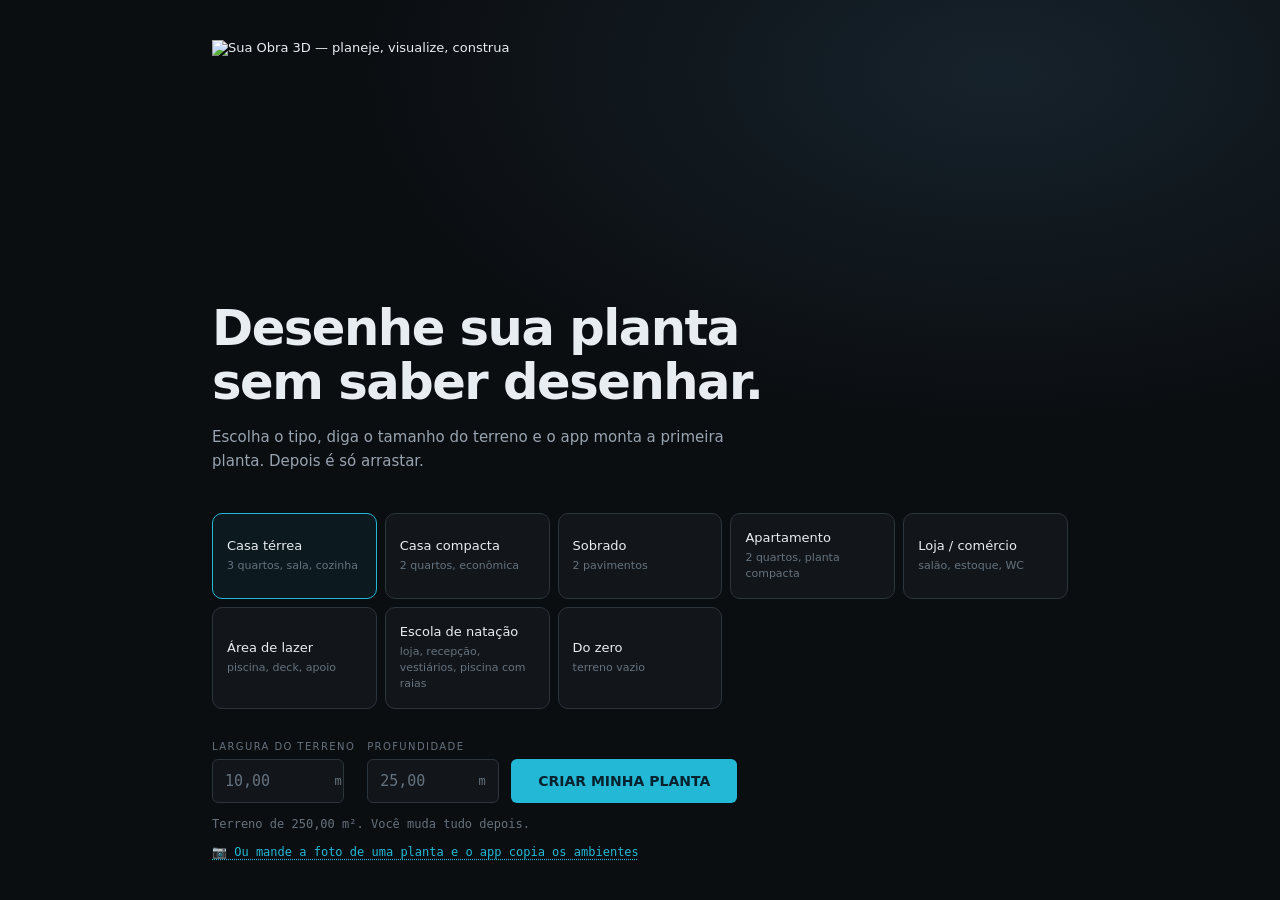
==== commit 6f35f669: "3D e fachada numa tela só: barra unificada (modos, dia/noite, teto, obra 4D, 🎨 Fachada, Mobiliar, Ir" ====
--- a/index.html
+++ b/index.html
@@ -64,8 +64,7 @@
         <a data-view="camadas"><i data-icon="eye"></i><span>Camadas</span></a>
       </div>
       <div class="side-grp"><h6>VER</h6>
-        <a data-view="tresd"><i data-icon="cube"></i><span>3D e passeio</span><kbd>3</kbd></a>
-        <a data-view="fachada"><i data-icon="facade"></i><span>Fachada</span></a>
+        <a data-view="tresd"><i data-icon="cube"></i><span>3D e fachada</span><kbd>3</kbd></a>
         <a data-view="corte"><i data-icon="cut"></i><span>Corte</span></a>
         <a data-view="renders"><i data-icon="photo"></i><span>Renders</span></a>
       </div>
--- a/style.css
+++ b/style.css
@@ -49,7 +49,9 @@
   radial-gradient(90% 70% at 78% 8%,#16222B 0%,#0B0E11 55%)}
 .home-in{max-width:920px;margin:0 auto;padding:40px 32px 80px}
 .home-hd{display:flex;align-items:center;justify-content:space-between;margin-bottom:72px}
-.logo-img{height:96px;width:auto;display:block}
+.logo-img{height:clamp(120px,16vw,190px);width:auto;display:block;max-width:min(78vw,560px);object-fit:contain}
+/* fundo claro (impressão/PDF): a marca escura, sempre com fundo transparente */
+@media print{.logo-img{content:url("docs/marca.png")}}
 .logo b{display:block;font-size:14px;letter-spacing:.16em;font-weight:600}
 .logo span{display:block;font-size:9px;letter-spacing:.24em;color:var(--txt-3);margin-top:3px}
 .home h1{font-size:clamp(2rem,4.4vw,3.1rem);font-weight:600;letter-spacing:-.03em;line-height:1.08}
@@ -306,7 +308,7 @@
 
 /* ============ 3D ============ */
 .view-pad.pad-3d{padding:0;display:flex;flex-direction:column;overflow:hidden;background:var(--bg-1);color:var(--txt-1)}
-.t3-bar{display:flex;align-items:center;gap:8px;height:44px;padding:0 12px;flex:none;
+.t3-bar{display:flex;align-items:center;gap:8px;height:44px;padding:0 12px;flex:none;overflow-x:auto;scrollbar-width:none;white-space:nowrap;
   background:var(--bg-1);border-bottom:1px solid var(--line)}
 .t3-bar .seg{display:flex;gap:2px;padding:3px;background:var(--bg-2);border-radius:7px}
 .t3-bar .seg button{height:26px;padding:0 12px;border:none;border-radius:5px;background:transparent;
@@ -314,13 +316,16 @@
 .t3-bar .seg button:hover{color:var(--txt-1)}
 .t3-bar .seg button.on{background:var(--acento);color:#06222E;font-weight:600}
 .t3-bar .sep{width:1px;height:20px;background:var(--line)}
-.t3-bar .grow{flex:1}
+.t3-bar .grow{flex:1;min-width:6px}
+.t3-bar>*{flex:none}
+.t3-bar .btn,.t3-bar .tg,.t3-bar select{white-space:nowrap}
+.t3-bar::-webkit-scrollbar{display:none}
 .t3-bar .tg{height:26px;padding:0 10px;border:1px solid var(--line);border-radius:5px;background:transparent;color:var(--txt-3);cursor:pointer;font-size:12px}
 .t3-bar .tg.on{color:var(--txt-1);border-color:var(--line-forte);background:var(--bg-2)}
 .t3-bar .etapa{display:flex;align-items:center;gap:8px;font-size:10px;letter-spacing:.14em;color:var(--txt-3)}
-.t3-bar .etapa input{width:110px;accent-color:var(--acento)}
-.t3-bar .etapa b{font-family:var(--mono);font-size:11px;color:var(--txt-1);font-weight:500;min-width:96px;letter-spacing:0}
-.t3-bar select{height:26px;padding:0 8px;border:1px solid var(--line);border-radius:5px;background:var(--bg-2);color:var(--txt-1);font-size:12px;max-width:180px}
+.t3-bar .etapa input{width:96px;accent-color:var(--acento)}
+.t3-bar .etapa b{font-family:var(--mono);font-size:11px;color:var(--txt-1);font-weight:500;min-width:84px;letter-spacing:0}
+.t3-bar select{height:26px;padding:0 8px;border:1px solid var(--line);border-radius:5px;background:var(--bg-2);color:var(--txt-1);font-size:12px;max-width:150px}
 .t3-stage{flex:1;position:relative;min-height:0;background:#D9E7F2}
 .t3-canvas{display:block;width:100%;height:100%;outline:none;touch-action:none;cursor:grab}
 .t3-canvas:active{cursor:grabbing}
@@ -402,7 +407,7 @@
 @media(prefers-reduced-motion:reduce){.radial button{transition:none}}
 /* no 3D a barra ocupa o topo: pill desce, dica vai para o rodapé do palco */
 .app[data-view=tresd] .pill23{top:56px}
-.app[data-view=tresd] .t3-dica,.app[data-view=fachada] .t3-dica{top:auto;bottom:18px}
+.app[data-view=tresd] .t3-dica{top:auto;bottom:18px}
 .app[data-view=tresd] .catalogo{top:100px}
 
 /* ============ FACHADA (designer) ============ */
@@ -411,7 +416,16 @@
 .fach-body .t3-stage{flex:1}
 .fach-elev{position:absolute;inset:0;z-index:3;background:#fff;padding:24px;display:grid;place-items:center}
 .fach-elev svg{width:100%;height:100%}
-.fach-panel{width:330px;flex:none;overflow:auto;background:var(--bg-1);border-left:1px solid var(--line);padding:14px 16px 24px}
+.fach-panel{width:330px;flex:none;overflow:auto;background:var(--bg-1);border-left:1px solid var(--line);padding:14px 16px 24px;position:relative;display:none}
+.pad-3d.panel-on .fach-panel{display:block}
+.fach-panel-close{position:absolute;top:8px;right:8px;z-index:2}
+.fach-jump{position:sticky;top:-14px;z-index:1;display:flex;flex-wrap:wrap;gap:4px;margin:-14px -16px 12px;padding:10px 40px 8px 16px;background:var(--bg-1);border-bottom:1px solid var(--line)}
+.fach-jump button{height:22px;padding:0 8px;border:1px solid var(--line);border-radius:11px;background:transparent;color:var(--txt-3);font-size:10.5px;letter-spacing:.04em;cursor:pointer}
+.fach-jump button:hover{color:var(--txt-1);border-color:var(--line-forte)}
+.fach-panel section.flash{animation:flash .9s ease}
+.app.fach-on[data-view=tresd] .insp{display:none}
+.t3-bar .fach-tg.on{color:#06222E;background:var(--acento);border-color:var(--acento);font-weight:600}
+@media (max-width:1180px){ .fach-panel{width:300px} }
 .fach-panel section{border-top:1px solid var(--line);padding:14px 0}
 .fach-panel section:first-of-type{border-top:none;padding-top:0}
 .fach-panel h6{font-size:9.5px;letter-spacing:.18em;color:var(--txt-3);margin-bottom:10px}
@@ -438,7 +452,7 @@
 .estilos-hd{display:flex;align-items:flex-start;gap:14px;margin-bottom:16px}
 .estilos-hd h3{font-size:20px;font-weight:600;letter-spacing:-.02em}
 .estilos-hd p{color:var(--txt-2);font-size:13px;margin-top:3px;flex:1}
-.estilos-grid{display:grid;grid-template-columns:1fr 1fr;gap:14px}
+.estilos-grid{display:grid;grid-template-columns:repeat(auto-fill,minmax(300px,1fr));gap:14px}
 .estilo-foto{position:relative;padding:0;border-radius:10px;overflow:hidden;border:2px solid var(--line);background:var(--bg-2);cursor:pointer;text-align:left;transition:border-color .12s var(--e),transform .12s var(--e)}
 .estilo-foto:hover{border-color:var(--acento);transform:translateY(-2px)}
 .estilo-foto.on{border-color:var(--ok)}
@@ -453,7 +467,9 @@
 .fach-prompt .inp{display:block}
 .fach-prompt textarea{width:100%;padding:8px 10px;border-radius:6px;border:1px solid var(--line);background:var(--bg-2);color:var(--txt-1);font-size:12.5px;line-height:1.4;resize:vertical;min-height:52px}
 .fach-prompt textarea:focus{border-color:var(--acento);outline:none}
-.fach-prompt-acts{display:flex;align-items:center;gap:10px;margin-top:8px}
+.fach-prompt-acts{display:flex;align-items:center;gap:8px;margin-top:8px;flex-wrap:wrap}
+.fach-prompt-acts .btn{white-space:nowrap;flex:0 0 auto}
+.fach-prompt-acts span{flex:1 1 100%}
 .fach-prompt-acts span{font-size:11px;color:var(--ok);line-height:1.35}
 
 .only-mobile{display:none!important}
@@ -538,6 +554,13 @@
 #visao ol li{margin:2px 0}
 .fach-prompt-acts label.btn{display:inline-flex;align-items:center}
 
+.ab-sec{background:rgba(34,184,214,.07);border-radius:8px;padding:10px 12px!important;margin:8px 0 4px}
+.ab-sec h6 small{font-weight:400;letter-spacing:0;text-transform:none;color:#8FA3B1;margin-left:6px}
+.chip.danger{border-color:#E5533D;color:#FF9583}.chip.danger:hover{background:#E5533D;color:#fff}
+.fpop .f .inp{background:#0F1418;border-color:#2A313A;height:30px}.fpop .f input{color:#E8EDF2;font-size:12px}.fpop .f label{color:#8FA3B1}.fpop .f-row{gap:6px}
+.logo-bloco{display:flex;flex-direction:column;gap:8px;margin-bottom:8px}
+.logo-thumb{max-height:64px;max-width:220px;object-fit:contain;background:repeating-conic-gradient(#2A313A 0 25%,#1B2026 0 50%) 0 0/14px 14px;border-radius:6px;padding:4px}
+.chip[for]{cursor:pointer}
 @media (max-width:900px){
   :root{--tab:58px}
   .only-mobile{display:grid!important}
@@ -574,6 +597,9 @@
   .insp::before{content:'';position:absolute;top:8px;left:50%;width:38px;height:4px;margin-left:-19px;border-radius:2px;background:var(--line-forte)}
   .insp-close{position:absolute;top:6px;right:6px;width:30px;height:30px}
   .app.insp-on .insp{display:block}
+  /* painel da fachada no 3D → folha de baixo (fecha no ✕ ou no botão 🎨 Fachada) */
+  .pad-3d .fach-panel{position:fixed;left:0;right:0;bottom:var(--tab);width:auto;max-height:42vh;z-index:34;border-left:none;border-top:1px solid var(--line-forte);border-radius:14px 14px 0 0;padding-top:12px;box-shadow:0 -16px 34px -14px rgba(0,0,0,.85)}
+  .fach-jump{top:-12px;margin-top:-12px}
   /* ferramentas descem para o polegar; o 2D/3D fica em cima */
   .tools{top:auto;bottom:12px;left:50%;transform:translateX(-50%);padding:3px;max-width:calc(100vw - 16px)}
   .tools button{width:36px;height:36px}
@@ -604,7 +630,8 @@
   .t3-nav{right:10px;bottom:10px}
   /* tela inicial */
   .home-in{padding:26px 18px 60px}
-  .home-hd{margin-bottom:36px}
+  .home-hd{margin-bottom:28px}
+  .logo-img{height:clamp(96px,30vw,140px)}
   .home-lead{margin-bottom:26px}
   .terreno-row label{flex:1 1 40%}
   .num-wrap input{width:100%}
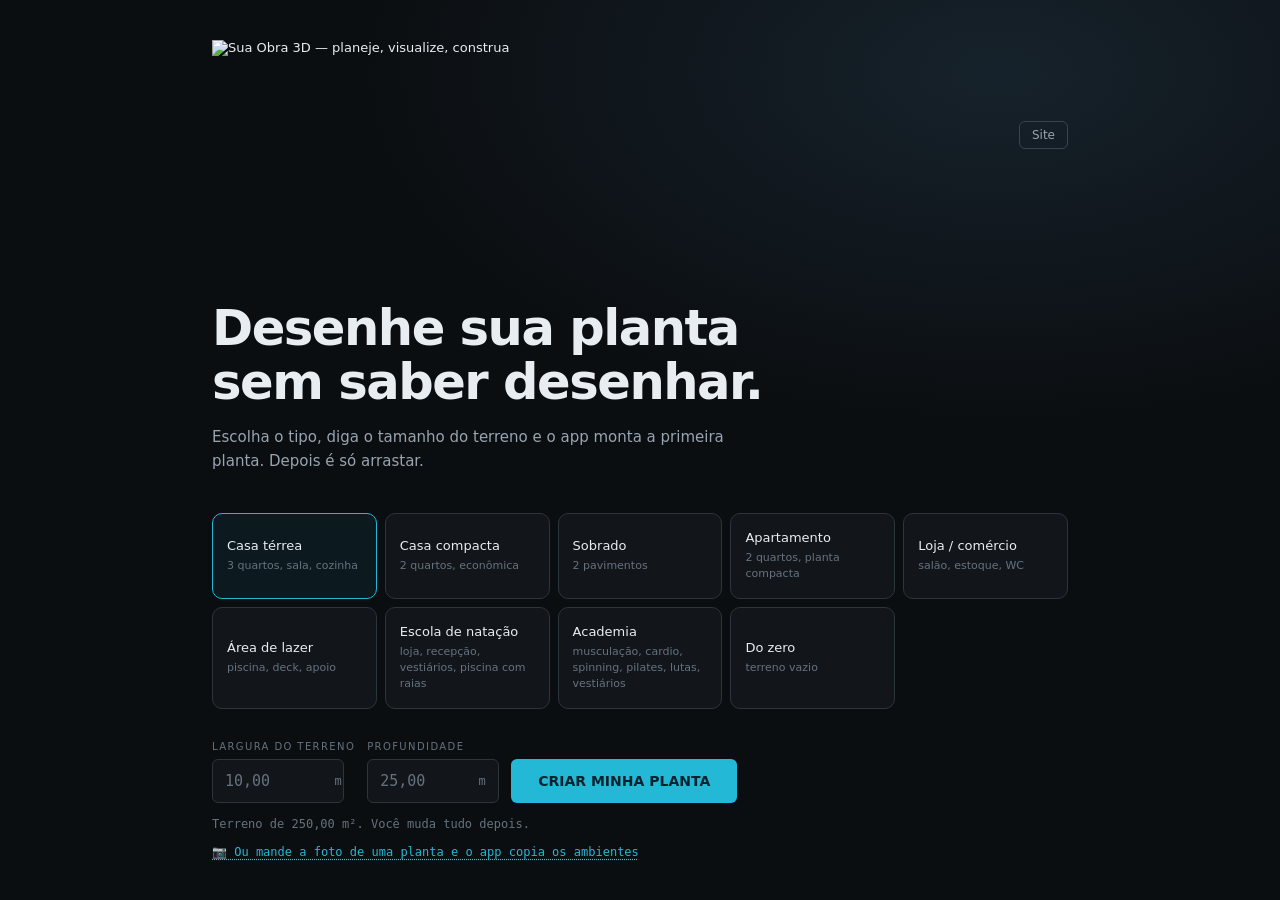
==== commit c73e1ad0: "Site da obra (Sua Obra 3D) dentro do app em /site + botão Site na home Co-Authored-By: Claude Opus 5" ====
--- a/index.html
+++ b/index.html
@@ -13,7 +13,10 @@
   <div class="home-in">
     <header class="home-hd">
       <div class="logo"><img src="docs/marca-dark.png" alt="Sua Obra 3D — planeje, visualize, construa" class="logo-img"></div>
-      <button class="btn ghost sm" id="btn-abrir-ultimo" hidden>Continuar de onde parei</button>
+      <div style="display:flex;gap:8px">
+        <button class="btn ghost sm" id="btn-abrir-ultimo" hidden>Continuar de onde parei</button>
+        <a class="btn ghost sm" href="site/index.html" target="_blank" rel="noopener" style="text-decoration:none">Site</a>
+      </div>
     </header>
 
     <h1>Desenhe sua planta<br>sem saber desenhar.</h1>
@@ -85,6 +88,7 @@
       <div class="tools" id="tools">
         <button data-tool="sel" class="on" title="Selecionar (V)"><i data-icon="cursor"></i></button>
         <button data-tool="room" title="Novo ambiente (R)"><i data-icon="addroom"></i></button>
+        <button data-tool="cob" title="Cobertura independente: telhado à parte sobre pilares próprios (T)"><i data-icon="cobertura"></i></button>
         <button data-tool="pan" title="Mover a tela (Espaço)"><i data-icon="hand"></i></button>
         <span class="sep"></span>
         <button id="btn-fit" title="Enquadrar (Ctrl+0)"><i data-icon="fit"></i></button>
@@ -143,6 +147,7 @@
 <div id="coach" class="coach" hidden></div>
 <div id="toast" class="toast" hidden></div>
 
+<script src="qr.js"></script>
 <script src="icons.js"></script>
 <script src="moveis.js"></script>
 <script src="model.js"></script>
--- a/style.css
+++ b/style.css
@@ -433,6 +433,62 @@
 .fach-panel .kv b{font-family:var(--mono);font-weight:500;color:var(--txt-1);white-space:nowrap}
 .fach-panel .kv.tot{border-top:1px solid var(--line);margin-top:6px;padding-top:8px;color:var(--txt-1);font-weight:600}
 .fach-panel .kv.derived b{color:var(--acento)}
+.solp{position:fixed;right:16px;top:70px;bottom:auto;width:330px;max-height:calc(100vh - 100px);overflow:auto;z-index:36;
+  background:var(--bg-1);border:1px solid var(--line-forte);border-radius:12px;box-shadow:var(--sh);color:var(--txt-1)}
+.solp-hd{position:sticky;top:0;display:flex;align-items:center;gap:8px;padding:12px 14px;background:var(--bg-1);border-bottom:1px solid var(--line);z-index:2}
+.solp-hd b{font-size:13.5px}
+.solp-hd span{flex:1;font-size:11px;color:var(--txt-3);font-family:var(--mono)}
+.solp-bd{padding:4px 14px 16px}
+.solp section{border-top:1px solid var(--line);padding:12px 0}
+.solp section:first-child{border-top:none}
+.solp h6{font-size:9.5px;letter-spacing:.18em;color:var(--txt-3);margin-bottom:8px;display:flex;justify-content:space-between}
+.solp h6 b{font-family:var(--mono);font-size:12px;letter-spacing:0;color:var(--acento)}
+.solp select{width:100%;height:30px;border:1px solid var(--line);border-radius:6px;background:var(--bg-2);color:var(--txt-1);font-size:12.5px;padding:0 8px}
+.solp input[type=range]{width:100%;accent-color:var(--acento)}
+.solp-kv{display:grid;grid-template-columns:auto 1fr auto 1fr;gap:4px 8px;font-size:11.5px;color:var(--txt-3);margin-top:6px}
+.solp-kv b{font-family:var(--mono);color:var(--txt-1);font-weight:500}
+.solp-norte{display:flex;align-items:center;gap:10px}
+.solp-ndeg{font-family:var(--mono);font-size:11.5px;color:var(--txt-2);min-width:34px;text-align:right}
+.bussola{position:relative;width:38px;height:38px;flex:none;border:1px solid var(--line-forte);border-radius:50%;display:grid;place-items:center}
+.bussola i{position:absolute;top:3px;left:50%;width:0;height:0;margin-left:-4px;border:4px solid transparent;border-bottom:9px solid #E4574F}
+.bussola b{font-size:10px;color:var(--txt-3);margin-top:12px}
+.solp-lista{display:flex;flex-direction:column;gap:4px}
+.solp-item{display:grid;grid-template-columns:1fr 70px auto;align-items:center;gap:8px;font-size:12px;cursor:pointer;padding:3px 4px;border-radius:6px}
+.solp-item:hover{background:var(--bg-2)}
+.solp-item i{display:block;height:6px;border-radius:3px;min-width:2px}
+.solp-item b{font-family:var(--mono);font-size:11.5px;font-weight:500;color:var(--txt-2)}
+.solp-tag{font-style:normal;font-size:9.5px;color:var(--txt-3);border:1px solid var(--line);border-radius:6px;padding:0 4px;margin-left:4px}
+@media (max-width:900px){ .solp{right:0;left:0;top:auto;bottom:var(--tab);width:auto;max-height:52vh;border-radius:14px 14px 0 0} }
+.ar-ov{position:fixed;inset:0;z-index:80;pointer-events:none;display:flex;flex-direction:column;justify-content:space-between;padding:18px}
+.ar-dica{align-self:center;background:rgba(8,11,14,.72);color:#fff;border-radius:20px;padding:8px 16px;font-size:13px}
+.ar-ctrl{display:flex;flex-wrap:wrap;gap:8px;justify-content:center;pointer-events:auto}
+.ar-ctrl button{height:38px;padding:0 14px;border:1px solid rgba(255,255,255,.25);border-radius:19px;background:rgba(8,11,14,.72);color:#fff;font:inherit;font-size:13px}
+.ar-ctrl button.on{background:#22B8D6;color:#06222E;border-color:#22B8D6;font-weight:600}
+.ar-ctrl button.sair{background:rgba(228,87,79,.9);border-color:transparent}
+.qr-full{position:fixed;inset:0;z-index:90;background:#fff;display:grid;place-items:center;gap:10px;grid-auto-rows:min-content;align-content:center;cursor:zoom-out}
+.qr-full canvas{display:block}
+.qr-full p{color:#28313A;font-size:13px;text-align:center}
+.qr-wrap{display:flex;flex-direction:column;align-items:center;gap:8px;margin:14px 0 6px}
+.qr-cv{width:380px;height:380px;background:#fff;border-radius:10px;padding:6px;box-sizing:content-box}
+.qr-status{font-size:11.5px;color:var(--txt-3);text-align:center;line-height:1.6}
+.vid-painel{position:fixed;inset:0;z-index:70;display:grid;place-items:center;background:rgba(6,9,12,.72);backdrop-filter:blur(3px)}
+.vid-box{width:min(560px,94vw);background:var(--bg-1);border:1px solid var(--line);border-radius:14px;box-shadow:var(--sh);padding:22px 24px 20px;color:var(--txt-1)}
+.vid-box h3{font-size:18px;font-weight:600;margin-bottom:8px}
+.vid-txt{color:var(--txt-2);font-size:13px;line-height:1.6}
+.vid-info{margin-top:10px;font-family:var(--mono);font-size:12px;color:var(--txt-3)}
+.vid-info b{color:var(--acento);font-weight:500}
+.vid-prev{margin:12px 0;border-radius:10px;overflow:hidden;background:#000;aspect-ratio:16/9}
+.vid-prev canvas{width:100%;height:100%;display:block}
+.vid-bar{height:6px;border-radius:3px;background:var(--bg-2);overflow:hidden;margin-top:6px}
+.vid-bar i{display:block;height:100%;width:0;background:var(--acento);transition:width .2s linear}
+.vid-msg{margin-top:8px;font-size:12.5px;color:var(--txt-2)}
+.vid-acts{display:flex;justify-content:flex-end;gap:8px;margin-top:16px}
+.cob-lista{display:flex;flex-direction:column;gap:6px}
+.cob-item{display:grid;grid-template-columns:1fr auto;gap:2px 10px;text-align:left;padding:8px 10px;border:1px solid var(--line);border-radius:8px;background:var(--bg-2);color:var(--txt-1);cursor:pointer;font:inherit}
+.cob-item:hover{border-color:var(--acento)}
+.cob-item b{font-size:12.5px;font-weight:600}
+.cob-item small{grid-column:1;color:var(--txt-3);font-size:11px}
+.cob-item span{grid-row:1/3;align-self:center;font-family:var(--mono);font-size:11.5px;color:var(--acento)}
 .estilos{display:grid;grid-template-columns:1fr 1fr;gap:8px}
 .estilo{display:flex;flex-direction:column;align-items:flex-start;gap:4px;padding:10px;border-radius:8px;border:1px solid var(--line);background:var(--bg-2);color:var(--txt-1);cursor:pointer;text-align:left}
 .estilo:hover{border-color:var(--line-forte)}
